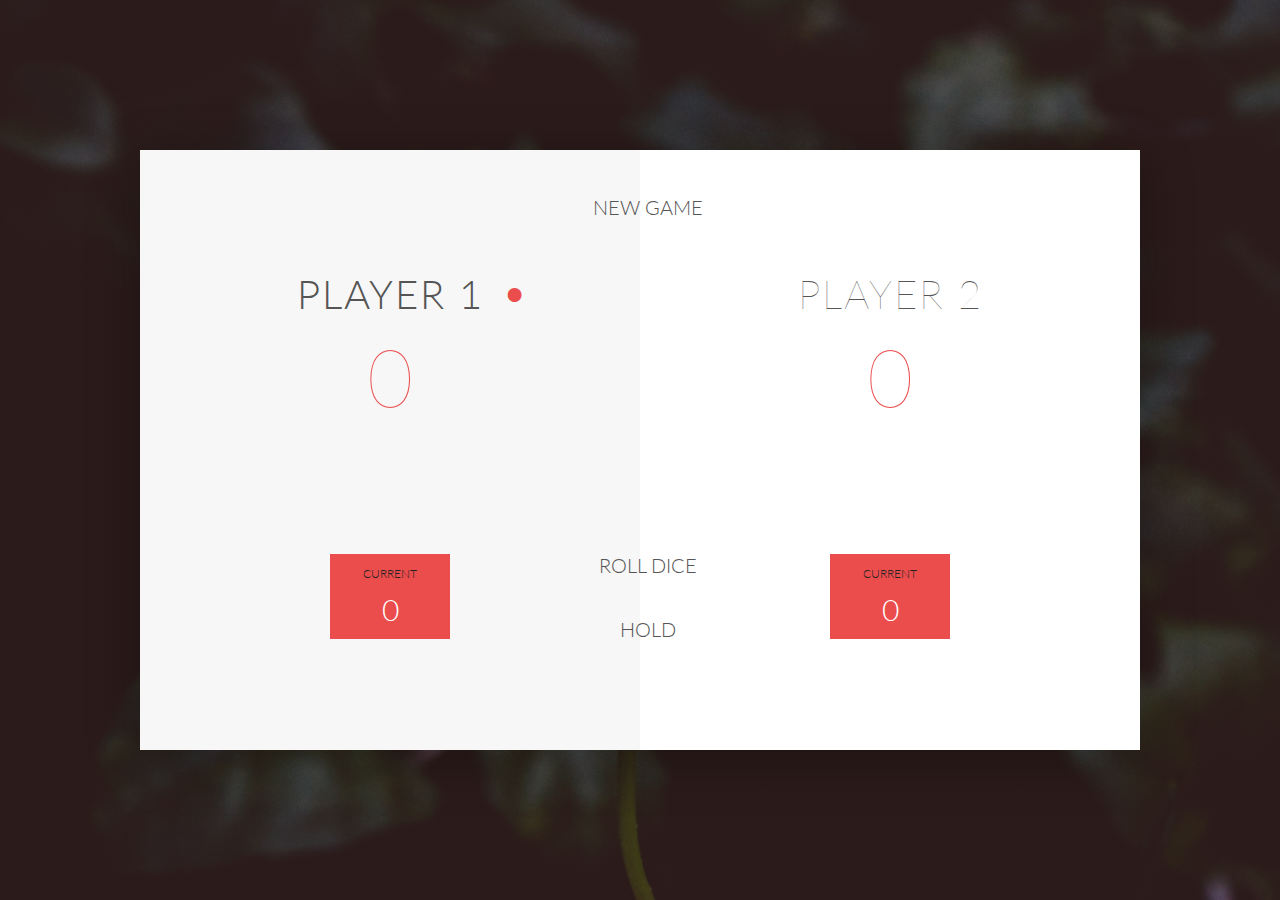
==== 4-DOM-Pig_Game/index.html @ f71096a7 "event" ====
<!DOCTYPE html>
<html lang="en">
    <head>
        <meta charset="UTF-8">
        <link href="https://fonts.googleapis.com/css?family=Lato:100,300,600" rel="stylesheet" type="text/css">
        <link href="http://code.ionicframework.com/ionicons/2.0.1/css/ionicons.min.css" rel="stylesheet" type="text/css">
        <link type="text/css" rel="stylesheet" href="style.css">
        
        <title>Pig Game</title>
    </head>

    <body>
        <div class="wrapper clearfix">
            <div class="player-0-panel active">
                <div class="player-name" id="name-0">Player 1</div>
                <div class="player-score" id="score-0">43</div>
                <div class="player-current-box">
                    <div class="player-current-label">Current</div>
                    <div class="player-current-score" id="current-0">11</div>
                </div>
            </div>
            
            <div class="player-1-panel">
                <div class="player-name" id="name-1">Player 2</div>
                <div class="player-score" id="score-1">72</div>
                <div class="player-current-box">
                    <div class="player-current-label">Current</div>
                    <div class="player-current-score" id="current-1">0</div>
                </div>
            </div>
            
            <button class="btn-new"><i class="ion-ios-plus-outline"></i>New game</button>
            <button class="btn-roll"><i class="ion-ios-loop"></i>Roll dice</button>
            <button class="btn-hold"><i class="ion-ios-download-outline"></i>Hold</button>
            
            <img src="dice-5.png" alt="Dice" class="dice">
        </div>
        
        <script src="app.js"></script>
    </body>
</html>
---- 4-DOM-Pig_Game/style.css ----
/**********************************************
*** GENERAL
**********************************************/

* {
    margin: 0;
    padding: 0;
    box-sizing: border-box;
    
}

.clearfix::after {
    content: "";
    display: table;
    clear: both;
}

body {
    background-image: linear-gradient(rgba(62, 20, 20, 0.4), rgba(62, 20, 20, 0.4)), url(back.jpg);
    background-size: cover;
    background-position: center;
    font-family: Lato;
    font-weight: 300;
    position: relative;
    height: 100vh;
    color: #555;
}

.wrapper {
    width: 1000px;
    position: absolute;
    top: 50%;
    left: 50%;
    transform: translate(-50%, -50%);
    background-color: #fff;
    box-shadow: 0px 10px 50px rgba(0, 0, 0, 0.3);
    overflow: hidden;
}

.player-0-panel,
.player-1-panel {
    width: 50%;
    float: left;
    height: 600px;
    padding: 100px;
}



/**********************************************
*** PLAYERS
**********************************************/

.player-name {
    font-size: 40px;
    text-align: center;
    text-transform: uppercase;
    letter-spacing: 2px;
    font-weight: 100;
    margin-top: 20px;
    margin-bottom: 10px;
    position: relative;
}

.player-score {
    text-align: center;
    font-size: 80px;
    font-weight: 100;
    color: #EB4D4D;
    margin-bottom: 130px;
}

.active { background-color: #f7f7f7; }
.active .player-name { font-weight: 300; }

.active .player-name::after {
    content: "\2022";
    font-size: 47px;
    position: absolute;
    color: #EB4D4D;
    top: -7px;
    right: 10px;
    
}

.player-current-box {
    background-color: #EB4D4D;
    color: #fff;
    width: 40%;
    margin: 0 auto;
    padding: 12px;
    text-align: center;
}

.player-current-label {
    text-transform: uppercase;
    margin-bottom: 10px;
    font-size: 12px;
    color: #222;
}

.player-current-score {
    font-size: 30px;
}

button {
    position: absolute;
    width: 200px;
    left: 50%;
    transform: translateX(-50%);
    color: #555;
    background: none;
    border: none;
    font-family: Lato;
    font-size: 20px;
    text-transform: uppercase;
    cursor: pointer;
    font-weight: 300;
    transition: background-color 0.3s, color 0.3s;
}

button:hover { font-weight: 600; }
button:hover i { margin-right: 20px; }

button:focus {
    outline: none;
}

i {
    color: #EB4D4D;
    display: inline-block;
    margin-right: 15px;
    font-size: 32px;
    line-height: 1;
    vertical-align: text-top;
    margin-top: -4px;
    transition: margin 0.3s;
}

.btn-new { top: 45px;}
.btn-roll { top: 403px;}
.btn-hold { top: 467px;}

.dice {
    position: absolute;
    left: 50%;
    top: 178px;
    transform: translateX(-50%);
    height: 100px;
    box-shadow: 0px 10px 60px rgba(0, 0, 0, 0.10);
}

.winner { background-color: #f7f7f7; }
.winner .player-name { font-weight: 300; color: #EB4D4D; }
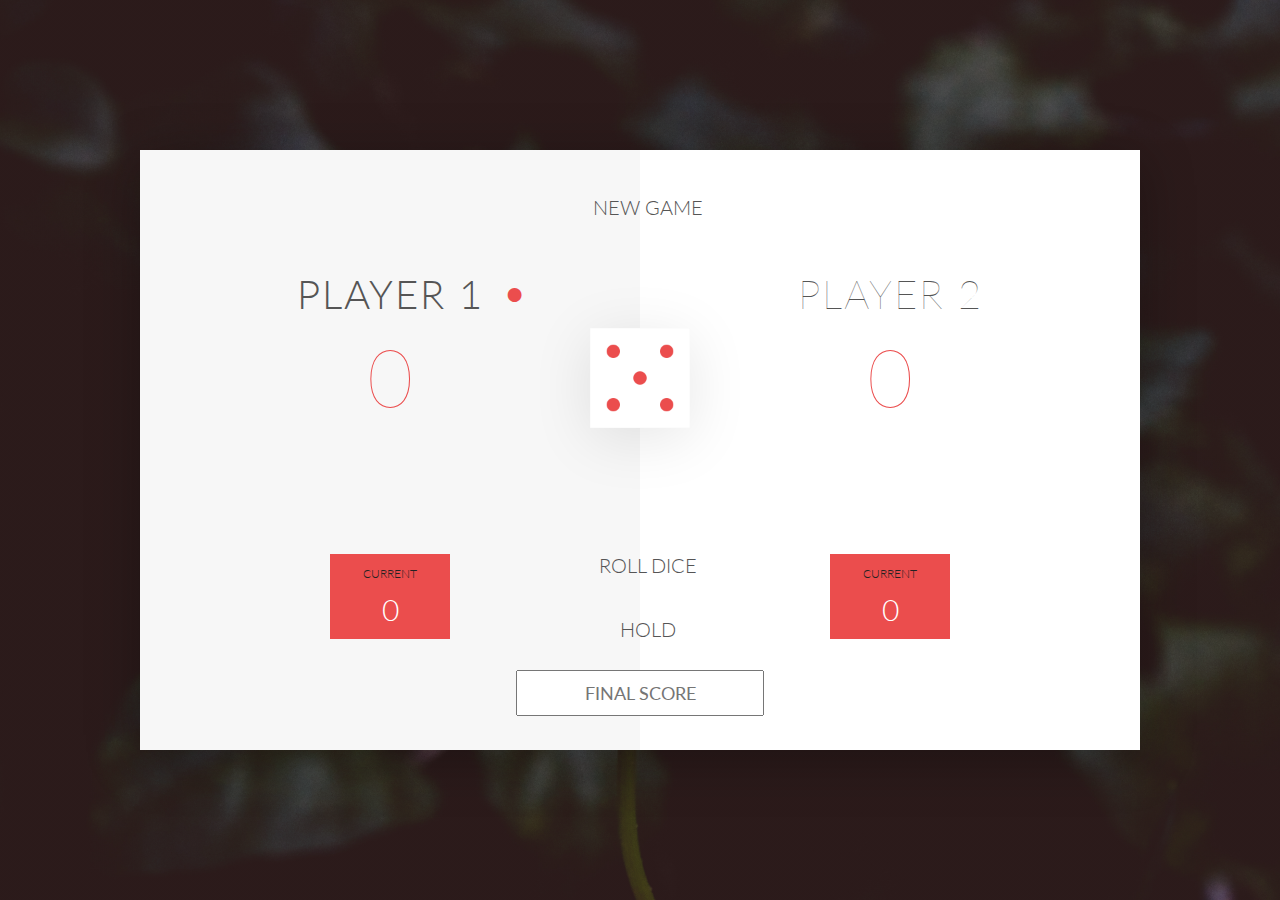
==== commit 70dc4ae4: "challenge 1" ====
--- a/4-DOM-Pig_Game/index.html
+++ b/4-DOM-Pig_Game/index.html
@@ -33,6 +33,7 @@
             <button class="btn-roll"><i class="ion-ios-loop"></i>Roll dice</button>
             <button class="btn-hold"><i class="ion-ios-download-outline"></i>Hold</button>
             
+            <input type="text" placeholder="Final score" class="final-score">
             <img src="dice-5.png" alt="Dice" class="dice">
         </div>
         
--- a/4-DOM-Pig_Game/style.css
+++ b/4-DOM-Pig_Game/style.css
@@ -14,6 +14,21 @@
     display: table;
     clear: both;
 }
+
+.final-score{
+    position: absolute;
+    left: 50%;
+    transform: translateX(-50%);
+    top: 520px;
+    color: #555;
+    padding: 10px;
+    text-align: center;
+    text-transform: uppercase;
+    font-family: Lato;
+    font-size:18px;
+}
+
+.final-score:focus{outline: none;}
 
 body {
     background-image: linear-gradient(rgba(62, 20, 20, 0.4), rgba(62, 20, 20, 0.4)), url(back.jpg);
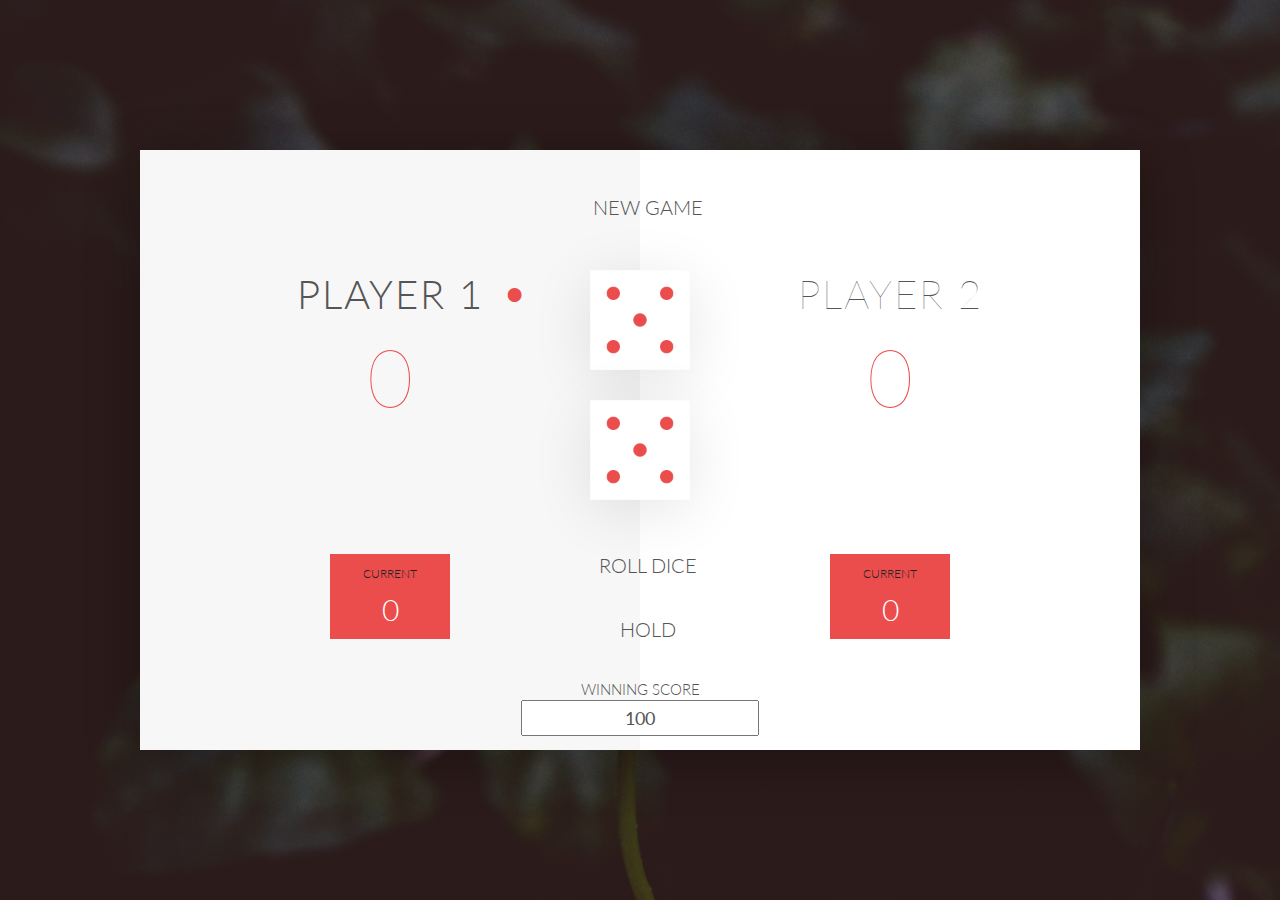
==== commit 26887250: "challenge 3" ====
--- a/4-DOM-Pig_Game/index.html
+++ b/4-DOM-Pig_Game/index.html
@@ -33,8 +33,11 @@
             <button class="btn-roll"><i class="ion-ios-loop"></i>Roll dice</button>
             <button class="btn-hold"><i class="ion-ios-download-outline"></i>Hold</button>
             
+            <div class="winning-score">Winning score</div>
             <input type="text" placeholder="Final score" class="final-score">
-            <img src="dice-5.png" alt="Dice" class="dice">
+
+            <img src="dice-5.png" alt="Dice" class="dice" id="dice-1">
+            <img src="dice-5.png" alt="Dice" class="dice" id="dice-2">
         </div>
         
         <script src="app.js"></script>
--- a/4-DOM-Pig_Game/style.css
+++ b/4-DOM-Pig_Game/style.css
@@ -19,9 +19,9 @@
     position: absolute;
     left: 50%;
     transform: translateX(-50%);
-    top: 520px;
+    top: 550px;
     color: #555;
-    padding: 10px;
+    padding: 5px;
     text-align: center;
     text-transform: uppercase;
     font-family: Lato;
@@ -29,6 +29,24 @@
 }
 
 .final-score:focus{outline: none;}
+
+#dice-1{top: 120px;}
+#dice-2{top: 250px;}
+
+.winning-score{
+    top: 530px;
+    position: absolute;
+    width: auto;
+    left: 50%;
+    transform: translateX(-50%);
+    color: #555;
+    background: none;
+    border: none;
+    font-family: Lato;
+    font-size: 15px;
+    text-transform: uppercase;
+    font-weight: 300;
+}
 
 body {
     background-image: linear-gradient(rgba(62, 20, 20, 0.4), rgba(62, 20, 20, 0.4)), url(back.jpg);
